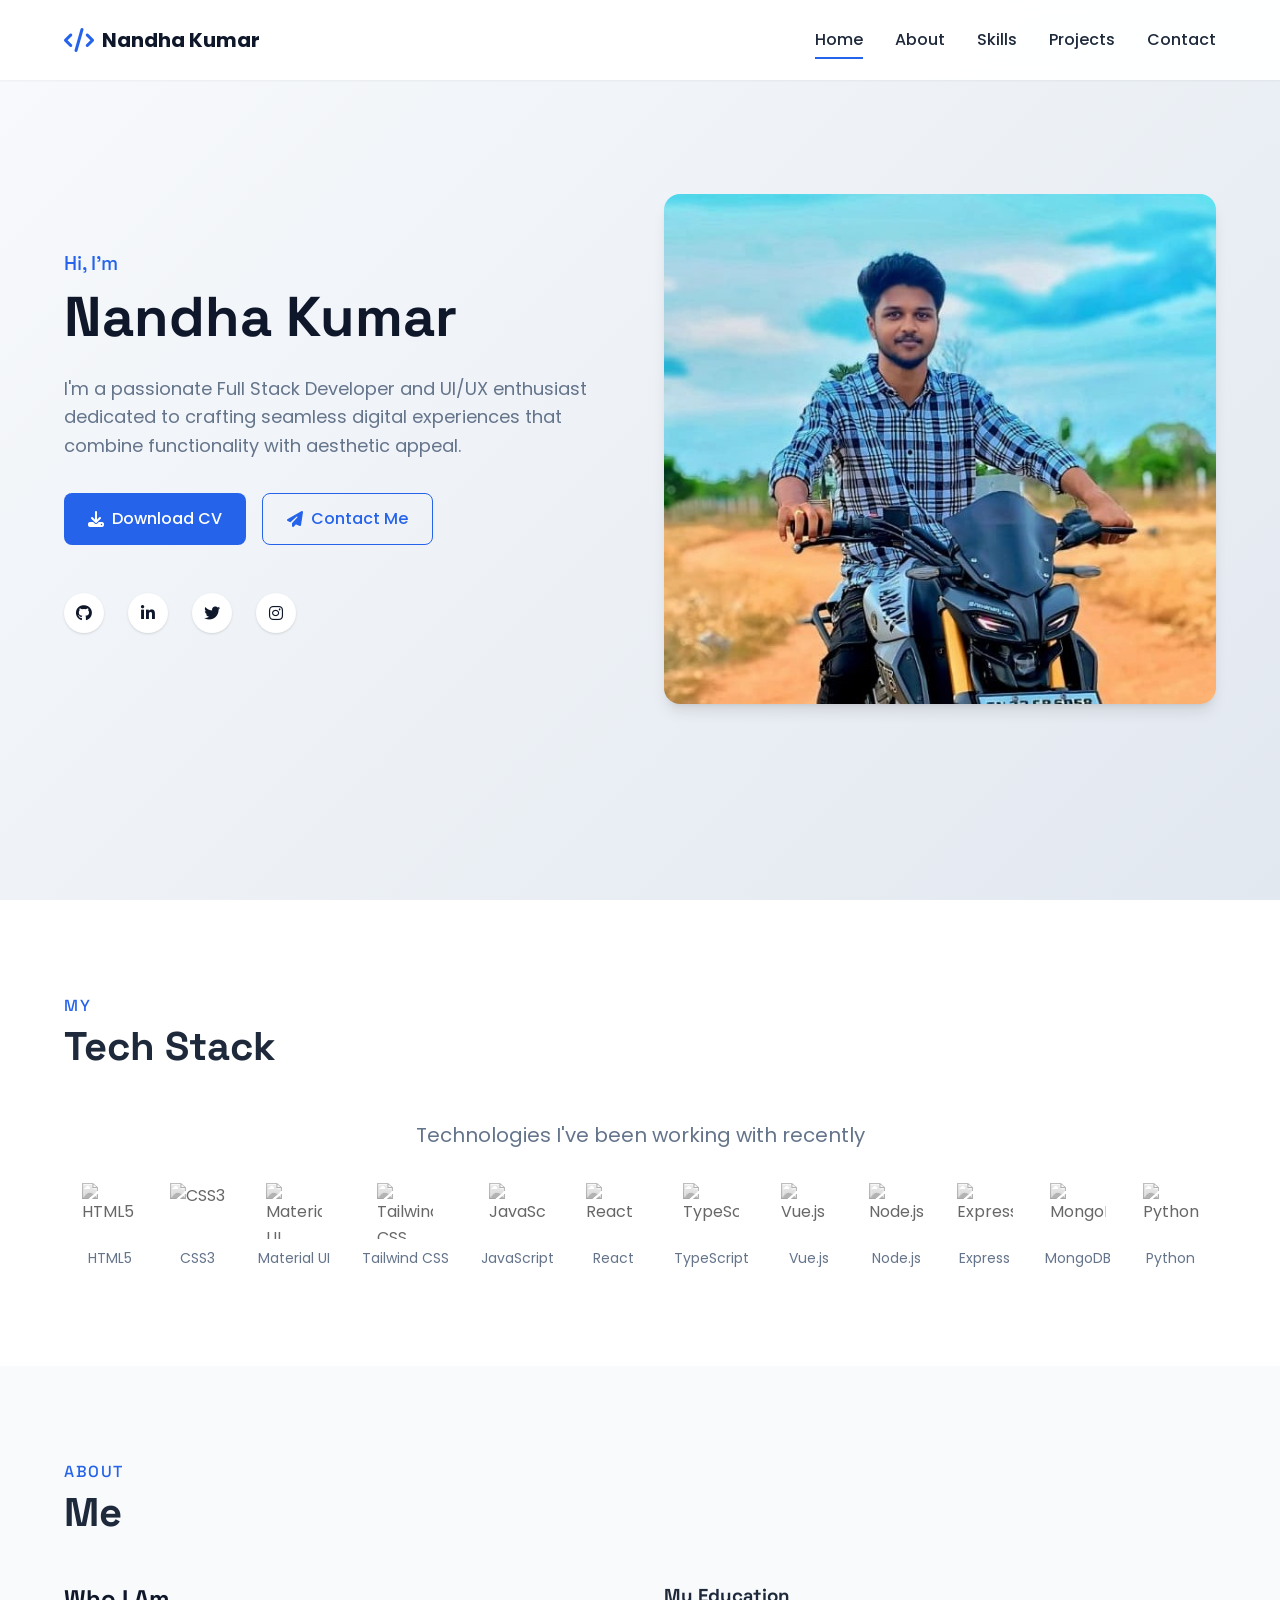
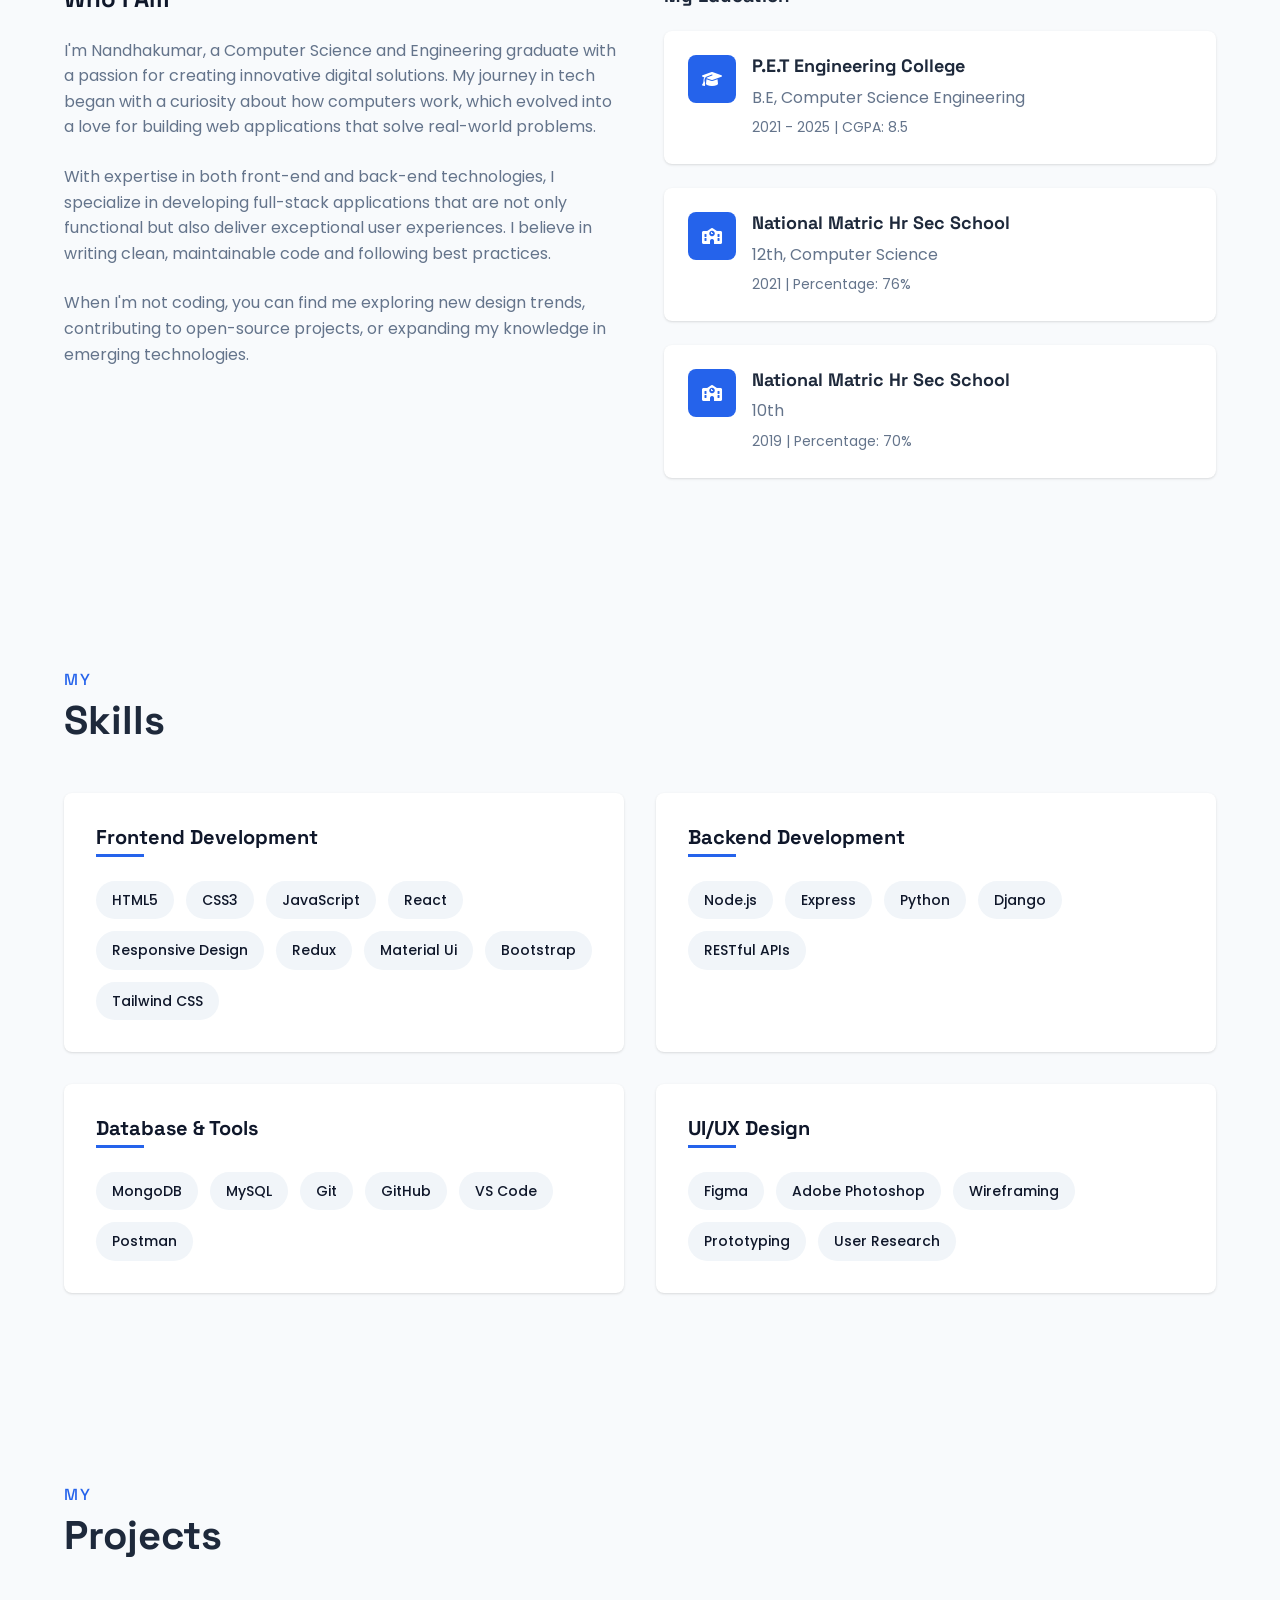
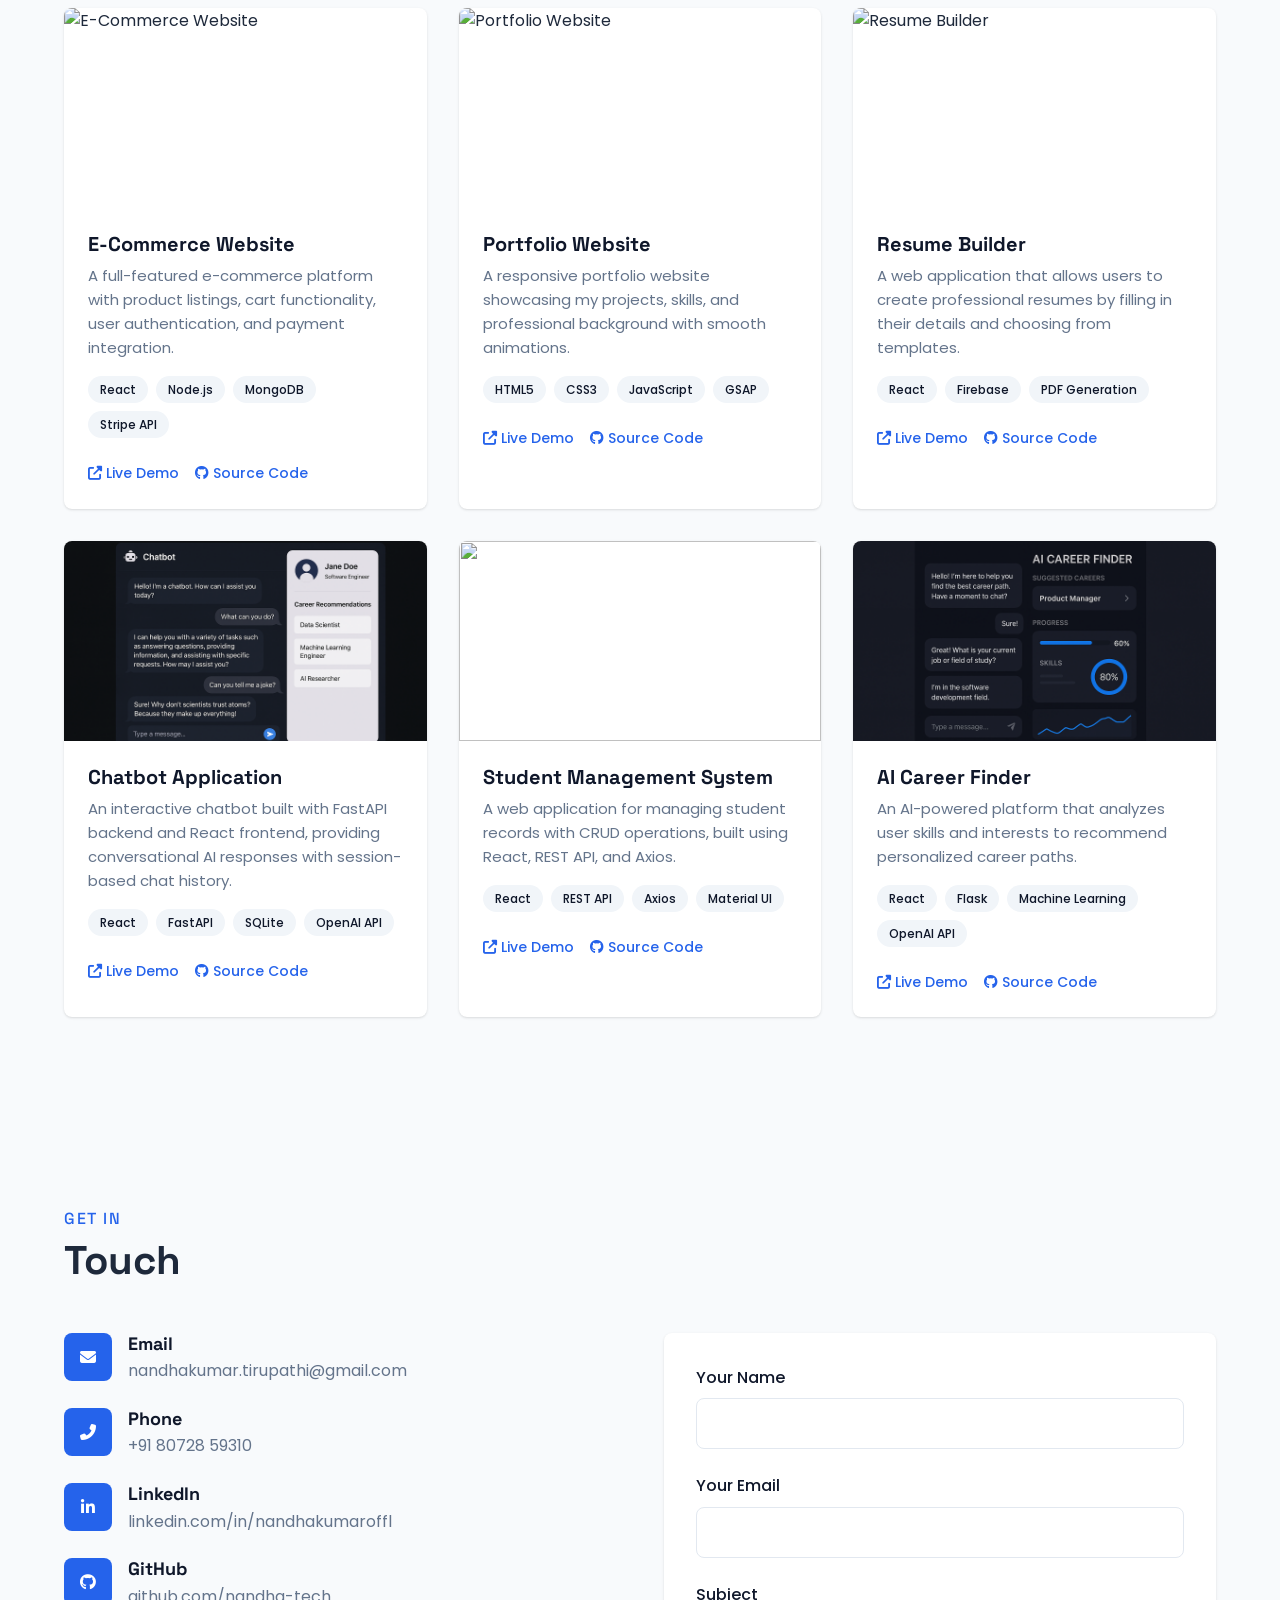
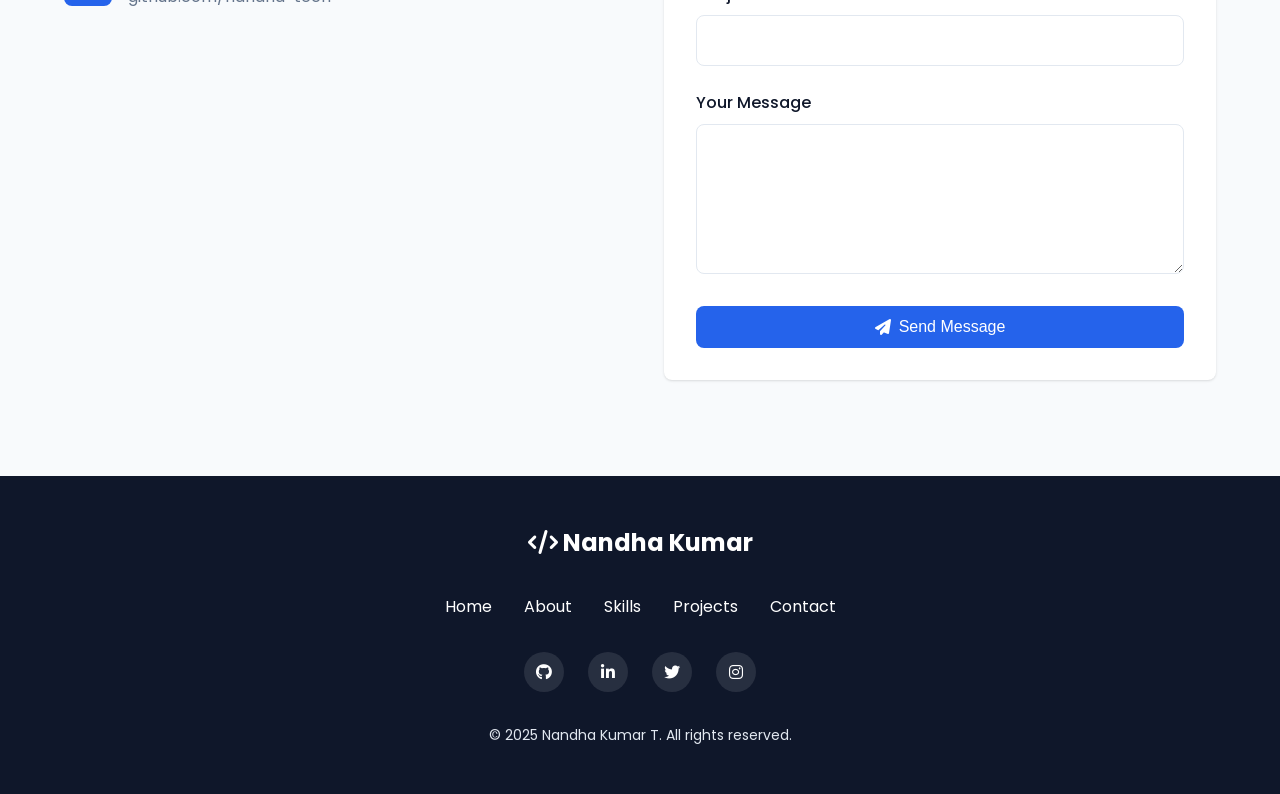
==== index.html @ 6da796e5 "first commit" ====
<!DOCTYPE html>
<html lang="en">
  <head>
    <meta charset="UTF-8" />
    <meta name="viewport" content="width=device-width, initial-scale=1.0" />
    <title>Nandha Kumar | Full Stack Developer</title>
    <link rel="icon" type="image/x-icon" href="./assets/n.ico">
    <!-- Fonts -->
    <link rel="preconnect" href="https://fonts.googleapis.com">
    <link rel="preconnect" href="https://fonts.gstatic.com" crossorigin>
    <link href="https://fonts.googleapis.com/css2?family=Poppins:wght@300;400;500;600;700&family=Space+Grotesk:wght@400;500;600;700&display=swap" rel="stylesheet">
    <!-- Icons -->
    <link rel="stylesheet" href="https://cdnjs.cloudflare.com/ajax/libs/font-awesome/6.4.0/css/all.min.css">
    <!-- CSS -->
    <link rel="stylesheet" href="main.css">
  </head>
  <body>
    <!-- Header -->
    <header id="header">
      <div class="container">
        <nav>
          <a href="#" class="logo">
            <i class="fas fa-code"></i>
            <span>Nandha Kumar</span>
          </a>
          
          <ul class="nav-links">
            <li><a href="#hero" class="active">Home</a></li>
            <li><a href="#about">About</a></li>
            <li><a href="#skills">Skills</a></li>
            <li><a href="#projects">Projects</a></li>
            <li><a href="#contact">Contact</a></li>
          </ul>
          
          <div class="menu-toggle">
            <i class="fas fa-bars"></i>
          </div>
        </nav>
      </div>
    </header>
    
    <!-- Hero Section -->
    <section id="hero" class="section">
      <div class="container">
        <div class="hero-content">
          <div class="hero-text">
            <h1 class="hero-title">
              <span>Hi, I'm</span>
              Nandha Kumar
            </h1>
            <p class="hero-description">
              I'm a passionate Full Stack Developer and UI/UX enthusiast dedicated to crafting seamless digital experiences that combine functionality with aesthetic appeal.
            </p>
            <div class="hero-cta">
              <a href="./assets/Nandhakumar_Fullstack_Resume.pdf" class="btn btn-primary" download>
                <i class="fas fa-download"></i> Download CV
              </a>
              <a href="#contact" class="btn btn-outline">
                <i class="fas fa-paper-plane"></i> Contact Me
              </a>
            </div>
            <div class="social-links">
              <a href="https://github.com/nandha-tech" target="_blank" aria-label="GitHub">
                <i class="fab fa-github"></i>
              </a>
              <a href="https://www.linkedin.com/in/nandhakumaroffl" target="_blank" aria-label="LinkedIn">
                <i class="fab fa-linkedin-in"></i>
              </a>
              <a href="https://twitter.com/" target="_blank" aria-label="Twitter">
                <i class="fab fa-twitter"></i>
              </a>
              <a href="https://www.instagram.com/nandhakumaroffl" target="_blank" aria-label="Instagram">
                <i class="fab fa-instagram"></i>
              </a>
            </div>
          </div>
          <div class="hero-image">
            <img src="./assets/biker.jpg" alt="Nandha Kumar">
          </div>
        </div>
      </div>
    </section>
    
    <!-- Tech Stack Section -->
    <section id="tech-stack" class="section">
      <div class="container">
        <h2 class="section-title">
          <small>My</small>
          Tech Stack
        </h2>
        
        <div class="tech-stack-container">
          <p class="tech-stack-title">Technologies I've been working with recently</p>
          
          <div class="tech-stack-logos">
            <div class="tech-logo">
              <img src="https://cdn.jsdelivr.net/gh/devicons/devicon/icons/html5/html5-original.svg" alt="HTML5">
              <span>HTML5</span>
            </div>
            <div class="tech-logo">
              <img src="https://cdn.jsdelivr.net/gh/devicons/devicon/icons/css3/css3-original.svg" alt="CSS3">
              <span>CSS3</span>
            </div>
            <div class="tech-logo">
              <img src="https://cdn.jsdelivr.net/gh/devicons/devicon/icons/materialui/materialui-original.svg" alt="Material UI">
              <span>Material UI</span>
            </div>
            <div class="tech-logo">
              <img src="https://cdn.jsdelivr.net/gh/devicons/devicon/icons/tailwindcss/tailwindcss-original.svg" alt="Tailwind CSS">
              <span>Tailwind CSS</span>
            </div>
            <div class="tech-logo">
              <img src="https://cdn.jsdelivr.net/gh/devicons/devicon/icons/javascript/javascript-original.svg" alt="JavaScript">
              <span>JavaScript</span>
            </div>
            <div class="tech-logo">
              <img src="https://cdn.jsdelivr.net/gh/devicons/devicon/icons/react/react-original.svg" alt="React">
              <span>React</span>
            </div>
            <div class="tech-logo">
              <img src="https://cdn.jsdelivr.net/gh/devicons/devicon/icons/typescript/typescript-original.svg" alt="TypeScript">
              <span>TypeScript</span>
            </div>
            <div class="tech-logo">
              <img src="https://cdn.jsdelivr.net/gh/devicons/devicon/icons/vuejs/vuejs-original.svg" alt="Vue.js">
              <span>Vue.js</span>
            </div>
            <div class="tech-logo">
              <img src="https://cdn.jsdelivr.net/gh/devicons/devicon/icons/nodejs/nodejs-original.svg" alt="Node.js">
              <span>Node.js</span>
            </div>
            <div class="tech-logo">
              <img src="https://cdn.jsdelivr.net/gh/devicons/devicon/icons/express/express-original.svg" alt="Express">
              <span>Express</span>
            </div>
            <div class="tech-logo">
              <img src="https://cdn.jsdelivr.net/gh/devicons/devicon/icons/mongodb/mongodb-original.svg" alt="MongoDB">
              <span>MongoDB</span>
            </div>
            <div class="tech-logo">
              <img src="https://cdn.jsdelivr.net/gh/devicons/devicon/icons/python/python-original.svg" alt="Python">
              <span>Python</span>
            </div>
          </div>
        </div>
      </div>
    </section>
    
    <!-- About Section -->
    <section id="about" class="section">
      <div class="container">
        <h2 class="section-title">
          <small>About</small>
          Me
        </h2>
        
        <div class="about-container">
          <div class="about-content">
            <h3>Who I Am</h3>
            <p>
              I'm Nandhakumar, a Computer Science and Engineering graduate with a passion for creating innovative digital solutions. My journey in tech began with a curiosity about how computers work, which evolved into a love for building web applications that solve real-world problems.
            </p>
            <p>
              With expertise in both front-end and back-end technologies, I specialize in developing full-stack applications that are not only functional but also deliver exceptional user experiences. I believe in writing clean, maintainable code and following best practices.
            </p>
            <p>
              When I'm not coding, you can find me exploring new design trends, contributing to open-source projects, or expanding my knowledge in emerging technologies.
            </p>
          </div>
          
          <div class="education">
            <h3>My Education</h3>
            
            <div class="education-item">
              <div class="education-icon">
                <i class="fas fa-graduation-cap"></i>
              </div>
              <div class="education-details">
                <h4>P.E.T Engineering College</h4>
                <p>B.E, Computer Science Engineering</p>
                <small>2021 - 2025 | CGPA: 8.5</small>
              </div>
            </div>
            
            <div class="education-item">
              <div class="education-icon">
                <i class="fas fa-school"></i>
              </div>
              <div class="education-details">
                <h4>National Matric Hr Sec School</h4>
                <p>12th, Computer Science</p>
                <small>2021 | Percentage: 76%</small>
              </div>
            </div>
            
            <div class="education-item">
              <div class="education-icon">
                <i class="fas fa-school"></i>
              </div>
              <div class="education-details">
                <h4>National Matric Hr Sec School</h4>
                <p>10th</p>
                <small>2019 | Percentage: 70%</small>
              </div>
            </div>
          </div>
        </div>
      </div>
    </section>
    
    <!-- Skills Section -->
    <section id="skills" class="section">
      <div class="container">
        <h2 class="section-title">
          <small>My</small>
          Skills
        </h2>
        
        <div class="skills-container">
          <div class="skills-category">
            <h3>Frontend Development</h3>
            <div class="skills-list">
              <span class="skill-item">HTML5</span>
              <span class="skill-item">CSS3</span>
              <span class="skill-item">JavaScript</span>
              <span class="skill-item">React</span>
              <span class="skill-item">Responsive Design</span>
              <span class="skill-item">Redux</span>
              <span class="skill-item">Material Ui</span>
              <span class="skill-item">Bootstrap</span>
              <span class="skill-item">Tailwind CSS</span>
            </div>
          </div>
          
          <div class="skills-category">
            <h3>Backend Development</h3>
            <div class="skills-list">
              <span class="skill-item">Node.js</span>
              <span class="skill-item">Express</span>
              <span class="skill-item">Python</span>
              <span class="skill-item">Django</span>
              <span class="skill-item">RESTful APIs</span>
            </div>
          </div>
          
          <div class="skills-category">
            <h3>Database & Tools</h3>
            <div class="skills-list">
              <span class="skill-item">MongoDB</span>
              <span class="skill-item">MySQL</span>
              <span class="skill-item">Git</span>
              <span class="skill-item">GitHub</span>
              <span class="skill-item">VS Code</span>
              <span class="skill-item">Postman</span>
            </div>
          </div>
          
          <div class="skills-category">
            <h3>UI/UX Design</h3>
            <div class="skills-list">
              <span class="skill-item">Figma</span>
              <span class="skill-item">Adobe Photoshop</span>
              <span class="skill-item">Wireframing</span>
              <span class="skill-item">Prototyping</span>
              <span class="skill-item">User Research</span>
            </div>
          </div>
        </div>
      </div>
    </section>
    
    <!-- Projects Section -->
    <section id="projects" class="section">
      <div class="container">
        <h2 class="section-title">
          <small>My</small>
          Projects
        </h2>
        
        <div class="projects-grid">
          <div class="project-card">
            <div class="project-image">
              <img src="https://images.unsplash.com/photo-1556740738-b6a63e27c4df?ixlib=rb-4.0.3&ixid=M3wxMjA3fDB8MHxwaG90by1wYWdlfHx8fGVufDB8fHx8fA%3D%3D&auto=format&fit=crop&w=1470&q=80" alt="E-Commerce Website">
            </div>
            <div class="project-content">
              <h3 class="project-title">E-Commerce Website</h3>
              <p class="project-description">
                A full-featured e-commerce platform with product listings, cart functionality, user authentication, and payment integration.
              </p>
              <div class="project-tech">
                <span>React</span>
                <span>Node.js</span>
                <span>MongoDB</span>
                <span>Stripe API</span>
              </div>
              <div class="project-links">
                <a href="https://shop-sea-gold.vercel.app/" target="_blank">
                  <i class="fas fa-external-link-alt"></i> Live Demo
                </a>
                <a href="https://github.com/Nandha-Tech/Shop-sea" target="_blank">
                  <i class="fab fa-github"></i> Source Code
                </a>
              </div>
            </div>
          </div>
          
          <div class="project-card">
            <div class="project-image">
              <img src="https://images.unsplash.com/photo-1467232004584-a241de8bcf5d?ixlib=rb-4.0.3&ixid=M3wxMjA3fDB8MHxwaG90by1wYWdlfHx8fGVufDB8fHx8fA%3D%3D&auto=format&fit=crop&w=1469&q=80" alt="Portfolio Website">
            </div>
            <div class="project-content">
              <h3 class="project-title">Portfolio Website</h3>
              <p class="project-description">
                A responsive portfolio website showcasing my projects, skills, and professional background with smooth animations.
              </p>
              <div class="project-tech">
                <span>HTML5</span>
                <span>CSS3</span>
                <span>JavaScript</span>
                <span>GSAP</span>
              </div>
              <div class="project-links">
                <a href="" target="_blank">
                  <i class="fas fa-external-link-alt"></i> Live Demo
                </a>
                <a href="https://github.com/Nandha-Tech/My-Portfolio" target="_blank">
                  <i class="fab fa-github"></i> Source Code
                </a>
              </div>
            </div>
          </div>
          
          <div class="project-card">
            <div class="project-image">
              <img src="https://images.unsplash.com/photo-1507238691740-187a5b1d37b8?ixlib=rb-4.0.3&ixid=M3wxMjA3fDB8MHxwaG90by1wYWdlfHx8fGVufDB8fHx8fA%3D%3D&auto=format&fit=crop&w=1510&q=80" alt="Resume Builder">
            </div>
            <div class="project-content">
              <h3 class="project-title">Resume Builder</h3>
              <p class="project-description">
                A web application that allows users to create professional resumes by filling in their details and choosing from templates.
              </p>
              <div class="project-tech">
                <span>React</span>
                <span>Firebase</span>
                <span>PDF Generation</span>
              </div>
              <div class="project-links">
                <a href="https://resume-builder-584w.vercel.app/" target="_blank">
                  <i class="fas fa-external-link-alt"></i> Live Demo
                </a>
                <a href="https://github.com/Nandha-Tech/Resume-Builder" target="_blank">
                  <i class="fab fa-github"></i> Source Code
                </a>
              </div>
            </div>
          </div>
          
          <div class="project-card">
            <div class="project-image">
              <img src="./assets/ChatGPT Image Aug 15, 2025, 11_14_41 AM.png">
            </div>
            <div class="project-content">
              <h3 class="project-title">Chatbot Application</h3>
              <p class="project-description">
                An interactive chatbot built with FastAPI backend and React frontend, providing conversational AI responses with session-based chat history.
              </p>
              <div class="project-tech">
                <span>React</span>
                <span>FastAPI</span>
                <span>SQLite</span>
                <span>OpenAI API</span>
              </div>
              <div class="project-links">
                <a href="https://your-chatbot-demo-link.com" target="_blank">
                  <i class="fas fa-external-link-alt"></i> Live Demo
                </a>
                <a href="https://github.com/Nandha-Tech/ChatBot" target="_blank">
                  <i class="fab fa-github"></i> Source Code
                </a>
              </div>
            </div>
          </div>
          
          <div class="project-card">
            <div class="project-image">
              <img src="https://images.unsplash.com/photo-1509062522246-3755977927d7?ixlib=rb-4.0.3&auto=format&fit=crop&w=1470&q=80">
            </div>
            <div class="project-content">
              <h3 class="project-title">Student Management System</h3>
              <p class="project-description">
                A web application for managing student records with CRUD operations, built using React, REST API, and Axios.
              </p>
              <div class="project-tech">
                <span>React</span>
                <span>REST API</span>
                <span>Axios</span>
                <span>Material UI</span>
              </div>
              <div class="project-links">
                <a href="https://student-mangement-system-crud.vercel.app/" target="_blank">
                  <i class="fas fa-external-link-alt"></i> Live Demo
                </a>
                <a href="https://github.com/Nandha-Tech/Student-Mangement-System-CRUD" target="_blank">
                  <i class="fab fa-github"></i> Source Code
                </a>
              </div>
            </div>
          </div>
          
          <div class="project-card">
            <div class="project-image">
              <img src="./assets/ChatGPT Image Aug 15, 2025, 11_26_52 AM.png">
            </div>
            <div class="project-content">
              <h3 class="project-title">AI Career Finder</h3>
              <p class="project-description">
                An AI-powered platform that analyzes user skills and interests to recommend personalized career paths.
              </p>
              <div class="project-tech">
                <span>React</span>
                <span>Flask</span>
                <span>Machine Learning</span>
                <span>OpenAI API</span>
              </div>
              <div class="project-links">
                <a href="https://your-ai-career-finder-demo-link.com" target="_blank">
                  <i class="fas fa-external-link-alt"></i> Live Demo
                </a>
                <a href="https://github.com/Nandha-Tech/AI-Career-Finder" target="_blank">
                  <i class="fab fa-github"></i> Source Code
                </a>
              </div>
            </div>
          </div>
        </div>
      </div>
    </section>
    
    <!-- Contact Section -->
    <section id="contact" class="section">
      <div class="container">
        <h2 class="section-title">
          <small>Get In</small>
          Touch
        </h2>
        
        <div class="contact-container">
          <div class="contact-info">
            <div class="contact-item">
              <div class="contact-icon">
                <i class="fas fa-envelope"></i>
              </div>
              <div class="contact-details">
                <h4>Email</h4>
                <a href="mailto:nandhakumar.tirupathi@gmail.com">nandhakumar.tirupathi@gmail.com</a>
              </div>
            </div>
            
            <div class="contact-item">
              <div class="contact-icon">
                <i class="fas fa-phone-alt"></i>
              </div>
              <div class="contact-details">
                <h4>Phone</h4>
                <a href="tel:+918072859310">+91 80728 59310</a>
              </div>
            </div>
            
            <div class="contact-item">
              <div class="contact-icon">
                <i class="fab fa-linkedin-in"></i>
              </div>
              <div class="contact-details">
                <h4>LinkedIn</h4>
                <a href="https://www.linkedin.com/in/nandhakumaroffl" target="_blank">linkedin.com/in/nandhakumaroffl</a>
              </div>
            </div>
            
            <div class="contact-item">
              <div class="contact-icon">
                <i class="fab fa-github"></i>
              </div>
              <div class="contact-details">
                <h4>GitHub</h4>
                <a href="https://github.com/nandha-tech" target="_blank">github.com/nandha-tech</a>
              </div>
            </div>
          </div>
          
          <div class="contact-form">
            <form id="contactForm">
              <div class="form-group">
                <label for="name">Your Name</label>
                <input type="text" id="name" class="form-control" required>
              </div>
              
              <div class="form-group">
                <label for="email">Your Email</label>
                <input type="email" id="email" class="form-control" required>
              </div>
              
              <div class="form-group">
                <label for="subject">Subject</label>
                <input type="text" id="subject" class="form-control" required>
              </div>
              
              <div class="form-group">
                <label for="message">Your Message</label>
                <textarea id="message" class="form-control" required></textarea>
              </div>
              
              <button type="submit" class="btn btn-primary" style="width: 100%;">
                <i class="fas fa-paper-plane"></i> Send Message
              </button>
            </form>
          </div>
        </div>
      </div>
    </section>
    
    <!-- Footer -->
    <footer>
      <div class="container">
        <div class="footer-content">
          <div class="footer-logo">
            <i class="fas fa-code"></i> Nandha Kumar
          </div>
          
          <ul class="footer-links">
            <li><a href="#hero">Home</a></li>
            <li><a href="#about">About</a></li>
            <li><a href="#skills">Skills</a></li>
            <li><a href="#projects">Projects</a></li>
            <li><a href="#contact">Contact</a></li>
          </ul>
          
          <div class="footer-social">
            <a href="https://github.com/nandha-tech" target="_blank" aria-label="GitHub">
              <i class="fab fa-github"></i>
            </a>
            <a href="https://www.linkedin.com/in/nandhakumaroffl" target="_blank" aria-label="LinkedIn">
              <i class="fab fa-linkedin-in"></i>
            </a>
            <a href="https://twitter.com/" target="_blank" aria-label="Twitter">
              <i class="fab fa-twitter"></i>
            </a>
            <a href="https://www.instagram.com/nandhakumaroffl" target="_blank" aria-label="Instagram">
              <i class="fab fa-instagram"></i>
            </a>
          </div>
          
          <p class="copyright">
            &copy; 2025 Nandha Kumar T. All rights reserved.
          </p>
        </div>
      </div>
    </footer>
    
    <!-- Back to Top Button -->
    <a href="#hero" class="back-to-top" id="backToTop">
      <i class="fas fa-arrow-up"></i>
    </a>
    
    <!-- JavaScript -->
    <script src="script.js"></script>
  </body>
</html>
---- main.css ----
:root {
        --primary: #2563eb;
        --primary-dark: #1d4ed8;
        --secondary: #f59e0b;
        --dark: #1e293b;
        --darker: #0f172a;
        --light: #f8fafc;
        --gray: #64748b;
        --light-gray: #e2e8f0;
        --success: #10b981;
        
        --shadow-sm: 0 1px 2px 0 rgb(0 0 0 / 0.05);
        --shadow: 0 1px 3px 0 rgb(0 0 0 / 0.1), 0 1px 2px -1px rgb(0 0 0 / 0.1);
        --shadow-md: 0 4px 6px -1px rgb(0 0 0 / 0.1), 0 2px 4px -2px rgb(0 0 0 / 0.1);
        --shadow-lg: 0 10px 15px -3px rgb(0 0 0 / 0.1), 0 4px 6px -4px rgb(0 0 0 / 0.1);
        
        --rounded-sm: 0.25rem;
        --rounded: 0.5rem;
        --rounded-md: 0.75rem;
        --rounded-lg: 1rem;
        --rounded-full: 9999px;
        
        --transition: all 0.3s ease;
      }
      
      * {
        margin: 0;
        padding: 0;
        box-sizing: border-box;
      }
      
      html {
        scroll-behavior: smooth;
      }
      
      body {
        font-family: 'Poppins', sans-serif;
        color: var(--dark);
        background-color: var(--light);
        line-height: 1.6;
        overflow-x: hidden;
      }
      
      h1, h2, h3, h4, h5, h6 {
        font-family: 'Space Grotesk', sans-serif;
        font-weight: 700;
        line-height: 1.2;
      }
      
      a {
        text-decoration: none;
        color: inherit;
      }
      
      ul {
        list-style: none;
      }
      
      img {
        max-width: 100%;
        height: auto;
        display: block;
      }
      
      .container {
        width: 100%;
        max-width: 1200px;
        margin: 0 auto;
        padding: 0 1.5rem;
      }
      
      .section {
        padding: 6rem 0;
      }
      
      .section-title {
        font-size: 2.5rem;
        margin-bottom: 3rem;
        position: relative;
        display: inline-block;
      }
      
      .section-title small {
        display: block;
        font-size: 1rem;
        color: var(--primary);
        margin-bottom: 0.5rem;
        font-weight: 500;
        letter-spacing: 0.1em;
        text-transform: uppercase;
      }
      
      .btn {
        display: inline-flex;
        align-items: center;
        justify-content: center;
        gap: 0.5rem;
        padding: 0.75rem 1.5rem;
        border-radius: var(--rounded);
        font-weight: 500;
        transition: var(--transition);
        cursor: pointer;
        border: none;
        outline: none;
        font-size: 1rem;
      }
      
      .btn-primary {
        background-color: var(--primary);
        color: white;
      }
      
      .btn-primary:hover {
        background-color: var(--primary-dark);
        transform: translateY(-2px);
        box-shadow: var(--shadow-lg);
      }
      
      .btn-outline {
        background-color: transparent;
        color: var(--primary);
        border: 1px solid var(--primary);
      }
      
      .btn-outline:hover {
        background-color: var(--primary);
        color: white;
        transform: translateY(-2px);
        box-shadow: var(--shadow-lg);
      }
      
      /* Header */
      header {
        position: fixed;
        top: 0;
        left: 0;
        width: 100%;
        z-index: 1000;
        background-color: rgba(255, 255, 255, 0.95);
        backdrop-filter: blur(10px);
        box-shadow: var(--shadow-sm);
        transition: var(--transition);
      }
      
      header.scrolled {
        box-shadow: var(--shadow);
      }
      
      nav {
        display: flex;
        align-items: center;
        justify-content: space-between;
        padding: 1.5rem 0;
      }
      
      .logo {
        display: flex;
        align-items: center;
        gap: 0.5rem;
        font-size: 1.25rem;
        font-weight: 700;
        color: var(--darker);
      }
      
      .logo i {
        color: var(--primary);
        font-size: 1.5rem;
      }
      
      .nav-links {
        display: flex;
        align-items: center;
        gap: 2rem;
      }
      
      .nav-links a {
        font-weight: 500;
        position: relative;
        padding: 0.5rem 0;
      }
      
      .nav-links a::after {
        content: '';
        position: absolute;
        bottom: 0;
        left: 0;
        width: 0;
        height: 2px;
        background-color: var(--primary);
        transition: var(--transition);
      }
      
      .nav-links a:hover::after {
        width: 100%;
      }
      
      .nav-links a.active::after {
        width: 100%;
      }
      
      .menu-toggle {
        display: none;
        cursor: pointer;
        font-size: 1.5rem;
        color: var(--darker);
      }
      
      /* Hero Section */
      #hero {
        min-height: 100vh;
        display: flex;
        align-items: center;
        padding-top: 5rem;
        background: linear-gradient(135deg, #f8fafc 0%, #e2e8f0 100%);
      }
      
      .hero-content {
        display: flex;
        align-items: center;
        gap: 3rem;
      }
      
      .hero-text {
        flex: 1;
      }
      
      .hero-image {
        flex: 1;
             margin-top:14px ;
        display: flex;
        justify-content: center;
      }
      
      .hero-image img {
        max-width: 100%;
   
        height: auto;
        border-radius: var(--rounded-lg);
        box-shadow: var(--shadow-lg);
      }
      
      .hero-title {
        font-size: 3.5rem;
        margin-bottom: 1.5rem;
        color: var(--darker);
      }
      
      .hero-title span {
        display: block;
        font-size: 1.25rem;
        color: var(--primary);
        margin-bottom: 0.5rem;
        font-weight: 500;
      }
      
      .hero-description {
        font-size: 1.125rem;
        color: var(--gray);
        margin-bottom: 2rem;
        max-width: 600px;
      }
      
      .hero-cta {
        display: flex;
        gap: 1rem;
        margin-bottom: 3rem;
      }
      
      .social-links {
        display: flex;
        gap: 1.5rem;
      }
      
      .social-links a {
        display: flex;
        align-items: center;
        justify-content: center;
        width: 2.5rem;
        height: 2.5rem;
        border-radius: 50%;
        background-color: white;
        color: var(--darker);
        box-shadow: var(--shadow);
        transition: var(--transition);
      }
      
      .social-links a:hover {
        background-color: var(--primary);
        color: white;
        transform: translateY(-3px);
      }
      
      /* Tech Stack */
      #tech-stack {
        background-color: white;
      }
      
      .tech-stack-container {
        display: flex;
        flex-direction: column;
        gap: 2rem;
      }
      
      .tech-stack-title {
        text-align: center;
        font-size: 1.25rem;
        color: var(--gray);
      }
      
      .tech-stack-logos {
        display: flex;
        flex-wrap: wrap;
        justify-content: center;
        gap: 2rem;
      }
      
      .tech-logo {
        display: flex;
        flex-direction: column;
        align-items: center;
        gap: 0.5rem;
        transition: var(--transition);
      }
      
      .tech-logo:hover {
        transform: translateY(-5px);
      }
      
      .tech-logo img {
        width: 3.5rem;
        height: 3.5rem;
        object-fit: contain;
        filter: grayscale(100%);
        opacity: 0.7;
        transition: var(--transition);
      }
      
      .tech-logo:hover img {
        filter: grayscale(0);
        opacity: 1;
      }
      
      .tech-logo span {
        font-size: 0.875rem;
        color: var(--gray);
      }
      
      /* About Section */
      #about {
        background-color: #f8fafc;
      }
      
      .about-container {
        display: grid;
        grid-template-columns: 1fr 1fr;
        gap: 3rem;
      }
      
      .about-content h3 {
        font-size: 1.5rem;
        margin-bottom: 1.5rem;
        color: var(--darker);
      }
      
      .about-content p {
        margin-bottom: 1.5rem;
        color: var(--gray);
      }
      
      .education {
        display: flex;
        flex-direction: column;
        gap: 1.5rem;
      }
      
      .education-item {
        display: flex;
        gap: 1rem;
        padding: 1.5rem;
        background-color: white;
        border-radius: var(--rounded);
        box-shadow: var(--shadow);
        transition: var(--transition);
      }
      
      .education-item:hover {
        transform: translateY(-5px);
        box-shadow: var(--shadow-lg);
      }
      
      .education-icon {
        width: 3rem;
        height: 3rem;
        display: flex;
        align-items: center;
        justify-content: center;
        background-color: var(--primary);
        color: white;
        border-radius: var(--rounded);
        flex-shrink: 0;
      }
      
      .education-details h4 {
        font-size: 1.125rem;
        margin-bottom: 0.5rem;
      }
      
      .education-details p {
        margin-bottom: 0.25rem;
        color: var(--gray);
      }
      
      .education-details small {
        font-size: 0.875rem;
        color: var(--gray);
      }
      
      /* Skills Section */
      .skills-container {
        display: grid;
        grid-template-columns: repeat(2, 1fr);
        gap: 2rem;
      }
      
      .skills-category {
        background-color: white;
        padding: 2rem;
        border-radius: var(--rounded);
        box-shadow: var(--shadow);
      }
      
      .skills-category h3 {
        font-size: 1.25rem;
        margin-bottom: 1.5rem;
        color: var(--darker);
        position: relative;
        padding-bottom: 0.5rem;
      }
      
      .skills-category h3::after {
        content: '';
        position: absolute;
        bottom: 0;
        left: 0;
        width: 3rem;
        height: 3px;
        background-color: var(--primary);
      }
      
      .skills-list {
        display: flex;
        flex-wrap: wrap;
        gap: 0.75rem;
      }
      
      .skill-item {
        background-color: #f1f5f9;
        color: var(--darker);
        padding: 0.5rem 1rem;
        border-radius: var(--rounded-full);
        font-size: 0.875rem;
        font-weight: 500;
        transition: var(--transition);
      }
      
      .skill-item:hover {
        background-color: var(--primary);
        color: white;
        transform: translateY(-2px);
      }
      
      /* Projects Section */
      #projects {
        background-color: #f8fafc;
      }
      
      .projects-grid {
        display: grid;
        grid-template-columns: repeat(auto-fill, minmax(300px, 1fr));
        gap: 2rem;
      }
      
      .project-card {
        background-color: white;
        border-radius: var(--rounded);
        overflow: hidden;
        box-shadow: var(--shadow);
        transition: var(--transition);
      }
      
      .project-card:hover {
        transform: translateY(-10px);
        box-shadow: var(--shadow-lg);
      }
      
      .project-image {
        height: 200px;
        overflow: hidden;
      }
      
      .project-image img {
        width: 100%;
        height: 100%;
        object-fit: cover;
        transition: var(--transition);
      }
      
      .project-card:hover .project-image img {
        transform: scale(1.05);
      }
      
      .project-content {
        padding: 1.5rem;
      }
      
      .project-title {
        font-size: 1.25rem;
        margin-bottom: 0.5rem;
        color: var(--darker);
      }
      
      .project-description {
        color: var(--gray);
        margin-bottom: 1rem;
        font-size: 0.9375rem;
      }
      
      .project-tech {
        display: flex;
        flex-wrap: wrap;
        gap: 0.5rem;
        margin-bottom: 1.5rem;
      }
      
      .project-tech span {
        background-color: #f1f5f9;
        color: var(--darker);
        padding: 0.25rem 0.75rem;
        border-radius: var(--rounded-full);
        font-size: 0.75rem;
        font-weight: 500;
      }
      
      .project-links {
        display: flex;
        gap: 1rem;
      }
      
      .project-links a {
        font-size: 0.875rem;
        font-weight: 500;
        display: flex;
        align-items: center;
        gap: 0.25rem;
        color: var(--primary);
      }
      
      .project-links a:hover {
        text-decoration: underline;
      }
      
      /* Contact Section */
      .contact-container {
        display: grid;
        grid-template-columns: 1fr 1fr;
        gap: 3rem;
      }
      
      .contact-info {
        display: flex;
        flex-direction: column;
        gap: 1.5rem;
      }
      
      .contact-item {
        display: flex;
        align-items: flex-start;
        gap: 1rem;
      }
      
      .contact-icon {
        width: 3rem;
        height: 3rem;
        display: flex;
        align-items: center;
        justify-content: center;
        background-color: var(--primary);
        color: white;
        border-radius: var(--rounded);
        flex-shrink: 0;
      }
      
      .contact-details h4 {
        font-size: 1.125rem;
        margin-bottom: 0.25rem;
        color: var(--darker);
      }
      
      .contact-details p, .contact-details a {
        color: var(--gray);
        transition: var(--transition);
      }
      
      .contact-details a:hover {
        color: var(--primary);
      }
      
      .contact-form {
        background-color: white;
        padding: 2rem;
        border-radius: var(--rounded);
        box-shadow: var(--shadow);
      }
      
      .form-group {
        margin-bottom: 1.5rem;
      }
      
      .form-group label {
        display: block;
        margin-bottom: 0.5rem;
        font-weight: 500;
        color: var(--darker);
      }
      
      .form-control {
        width: 100%;
        padding: 0.75rem 1rem;
        border: 1px solid var(--light-gray);
        border-radius: var(--rounded);
        font-family: inherit;
        font-size: 1rem;
        transition: var(--transition);
      }
      
      .form-control:focus {
        outline: none;
        border-color: var(--primary);
        box-shadow: 0 0 0 3px rgba(37, 99, 235, 0.1);
      }
      
      textarea.form-control {
        min-height: 150px;
        resize: vertical;
      }
      
      /* Footer */
      footer {
        background-color: var(--darker);
        color: white;
        padding: 3rem 0;
      }
      
      .footer-content {
        display: flex;
        flex-direction: column;
        align-items: center;
        gap: 2rem;
        text-align: center;
      }
      
      .footer-logo {
        font-size: 1.5rem;
        font-weight: 700;
      }
      
      .footer-links {
        display: flex;
        gap: 2rem;
      }
      
      .footer-links a {
        transition: var(--transition);
      }
      
      .footer-links a:hover {
        color: var(--primary);
      }
      
      .footer-social {
        display: flex;
        gap: 1.5rem;
      }
      
      .footer-social a {
        display: flex;
        align-items: center;
        justify-content: center;
        width: 2.5rem;
        height: 2.5rem;
        border-radius: 50%;
        background-color: rgba(255, 255, 255, 0.1);
        color: white;
        transition: var(--transition);
      }
      
      .footer-social a:hover {
        background-color: var(--primary);
        transform: translateY(-3px);
      }
      
      .copyright {
        color: var(--light-gray);
        font-size: 0.875rem;
      }
      
      /* Back to top button */
      .back-to-top {
        position: fixed;
        bottom: 2rem;
        right: 2rem;
        width: 3rem;
        height: 3rem;
        background-color: var(--primary);
        color: white;
        border-radius: 50%;
        display: flex;
        align-items: center;
        justify-content: center;
        box-shadow: var(--shadow-lg);
        opacity: 0;
        visibility: hidden;
        transition: var(--transition);
        z-index: 999;
      }
      
      .back-to-top.active {
        opacity: 1;
        visibility: visible;
      }
      
      .back-to-top:hover {
        background-color: var(--primary-dark);
        transform: translateY(-3px);
      }
      
      /* Responsive Design */
      @media (max-width: 992px) {
        .hero-content {
          flex-direction: column;
        }
        
        .about-container,
        .contact-container {
          grid-template-columns: 1fr;
        }
        
        .about-content {
          order: 1;
        }
        
        .contact-form {
          order: -1;
        }
      }
      
      @media (max-width: 768px) {
        .section {
          padding: 4rem 0;
        }
        
        .section-title {
          font-size: 2rem;
        }
        
        .hero-title {
          font-size: 2.5rem;
        }
        
        .menu-toggle {
          display: block;
        }
        
        .nav-links {
          position: fixed;
          top: 5rem;
          left: 0;
          width: 100%;
          background-color: white;
          flex-direction: column;
          align-items: center;
          padding: 2rem 0;
          box-shadow: var(--shadow);
          transform: translateY(-150%);
          opacity: 0;
          transition: var(--transition);
          z-index: 999;
        }
        
        .nav-links.active {
          transform: translateY(0);
          opacity: 1;
        }
        
        .skills-container {
          grid-template-columns: 1fr;
        }
      }
      
      @media (max-width: 576px) {
        .hero-cta {
          flex-direction: column;
        }
        
        .btn {
          width: 100%;
        }
      }
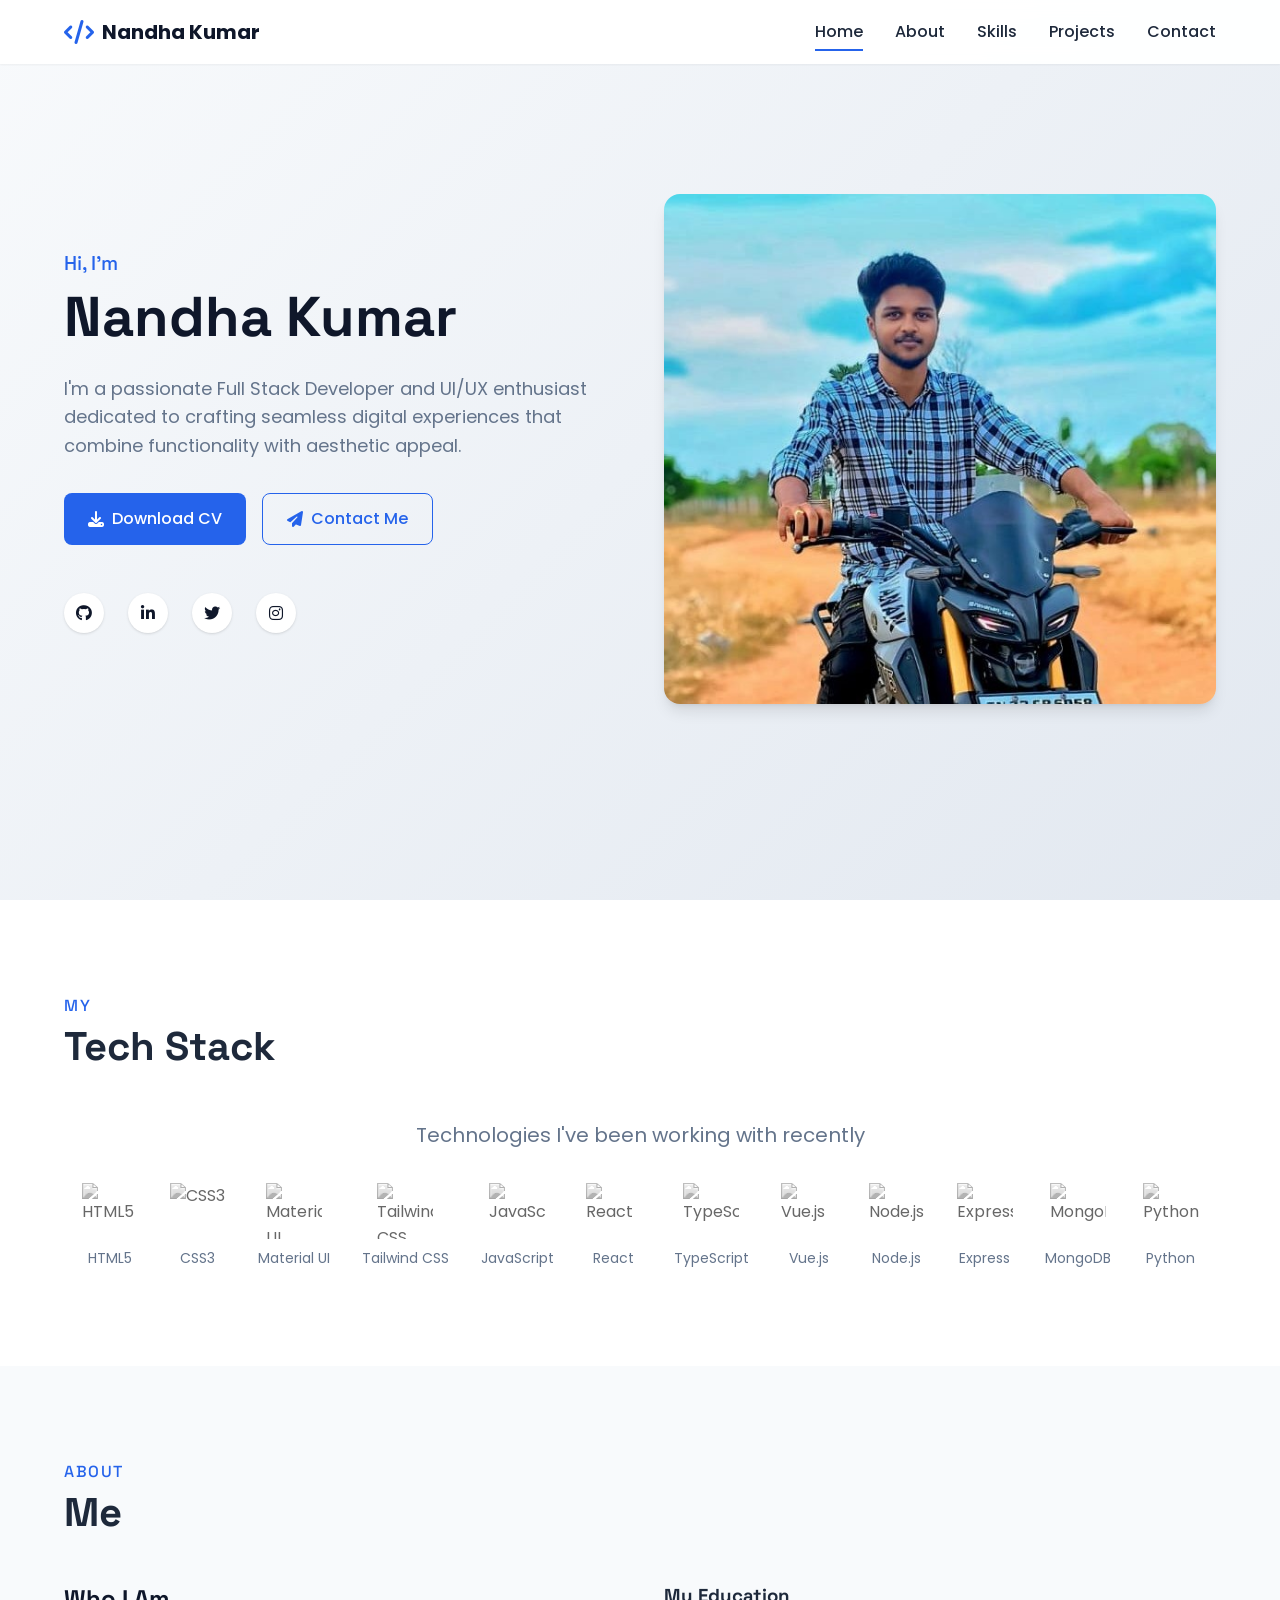
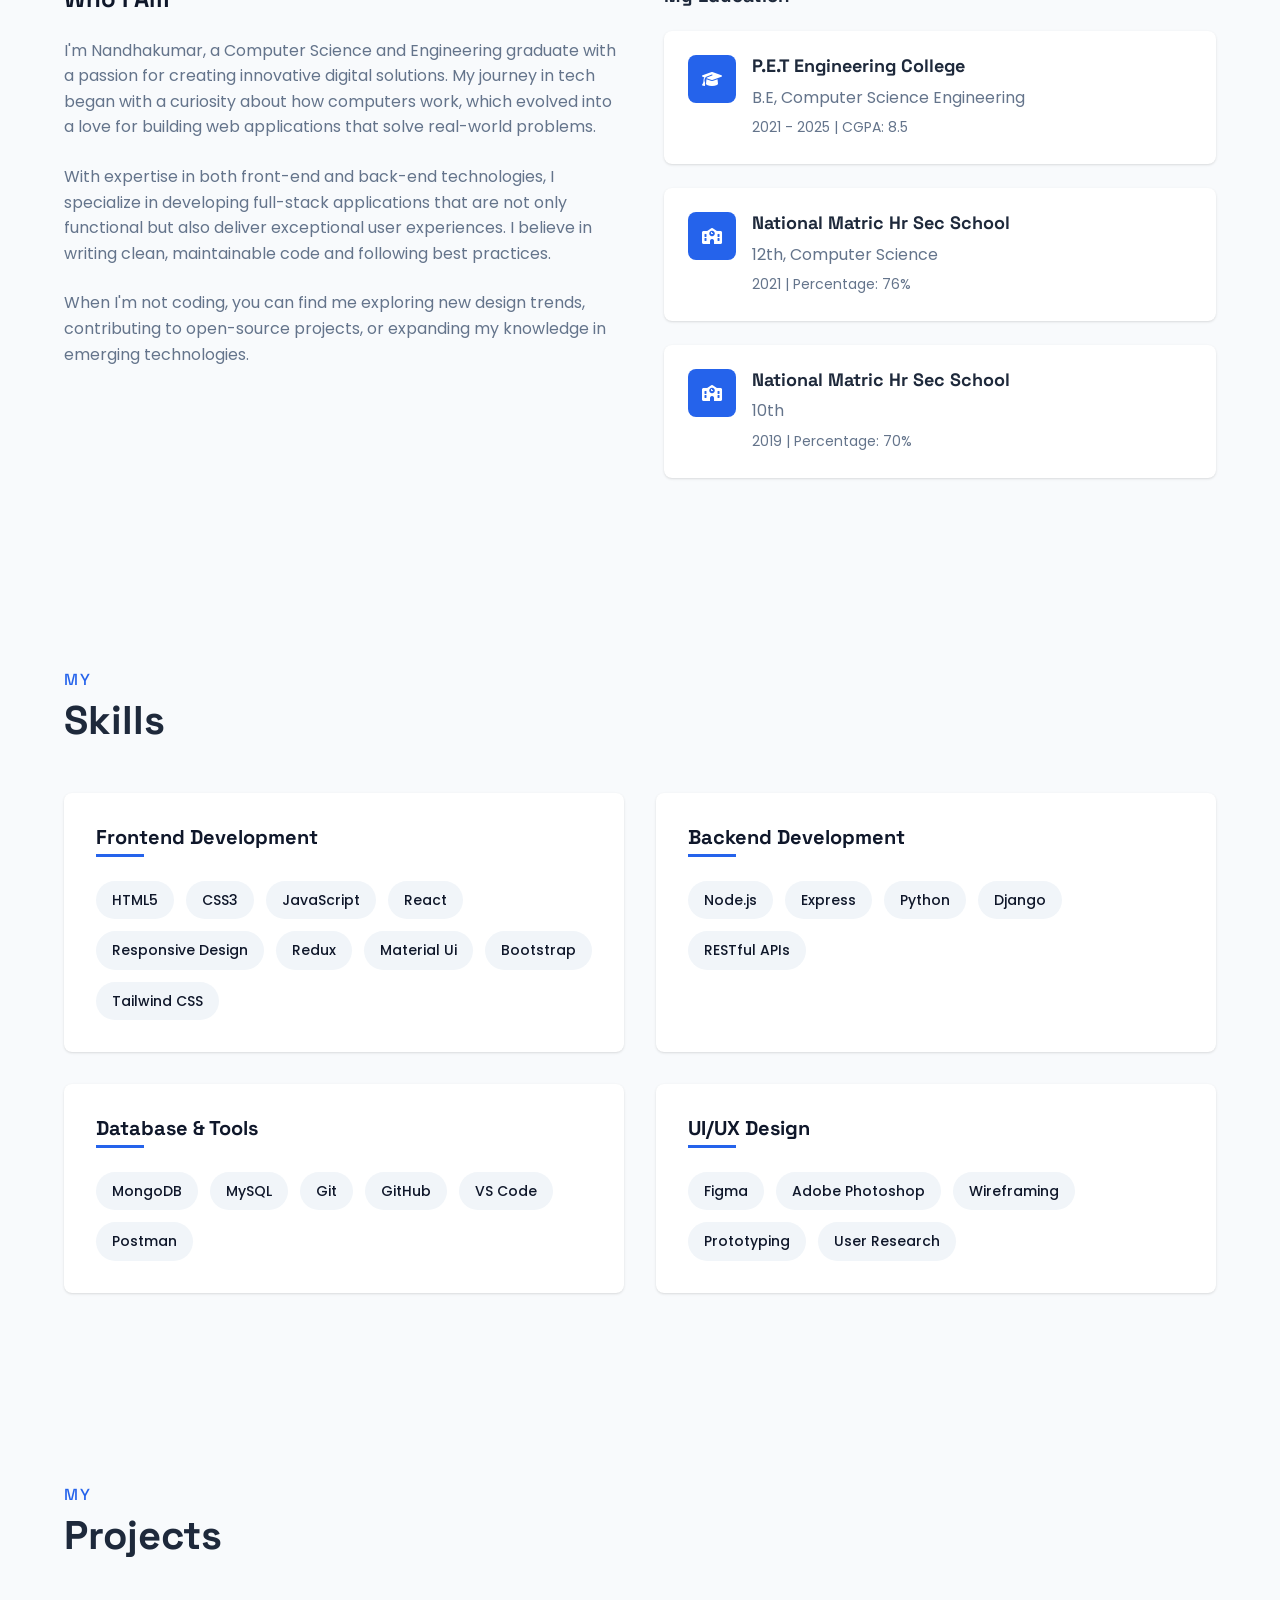
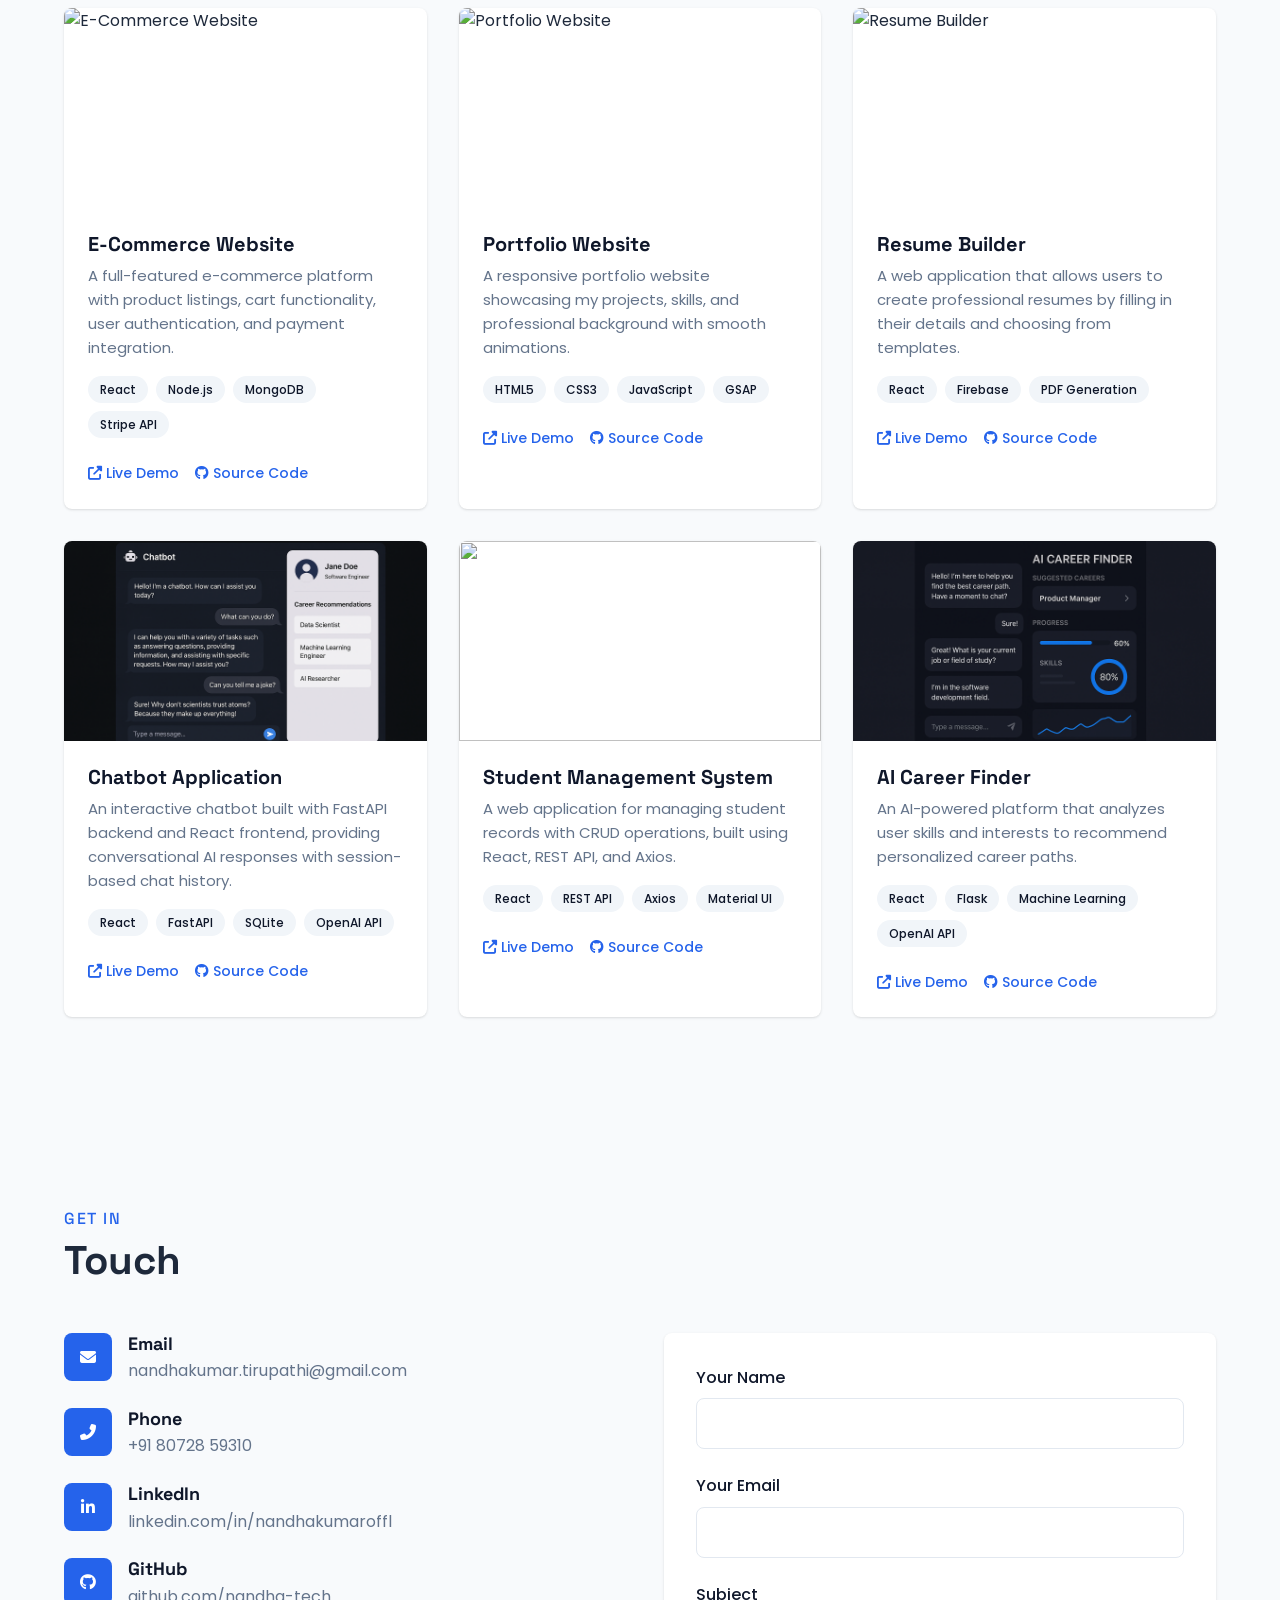
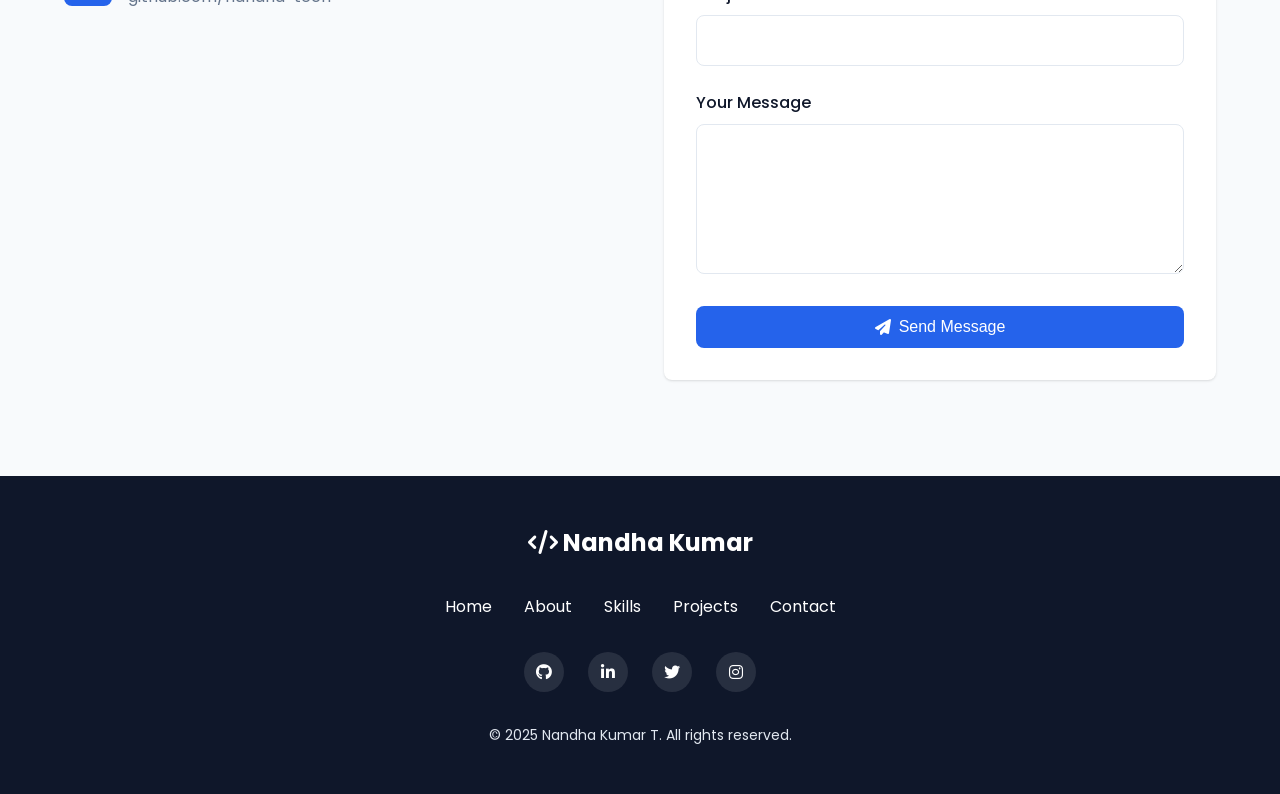
==== commit 6d63370b: "Update index.html" ====
--- a/index.html
+++ b/index.html
@@ -423,7 +423,7 @@
                 <span>OpenAI API</span>
               </div>
               <div class="project-links">
-                <a href="https://your-ai-career-finder-demo-link.com" target="_blank">
+                <a href="https://ai-career-path-finder-f0tz8b0y9-nandhakumars-projects-9d088f9f.vercel.app/" target="_blank">
                   <i class="fas fa-external-link-alt"></i> Live Demo
                 </a>
                 <a href="https://github.com/Nandha-Tech/AI-Career-Finder" target="_blank">
@@ -564,4 +564,4 @@
     <!-- JavaScript -->
     <script src="script.js"></script>
   </body>
-</html>+</html>
--- a/main.css
+++ b/main.css
@@ -150,7 +150,7 @@
         display: flex;
         align-items: center;
         justify-content: space-between;
-        padding: 1.5rem 0;
+        padding: 1.0rem 0;
       }
       
       .logo {
@@ -805,4 +805,4 @@
         .btn {
           width: 100%;
         }
-      }+      }
